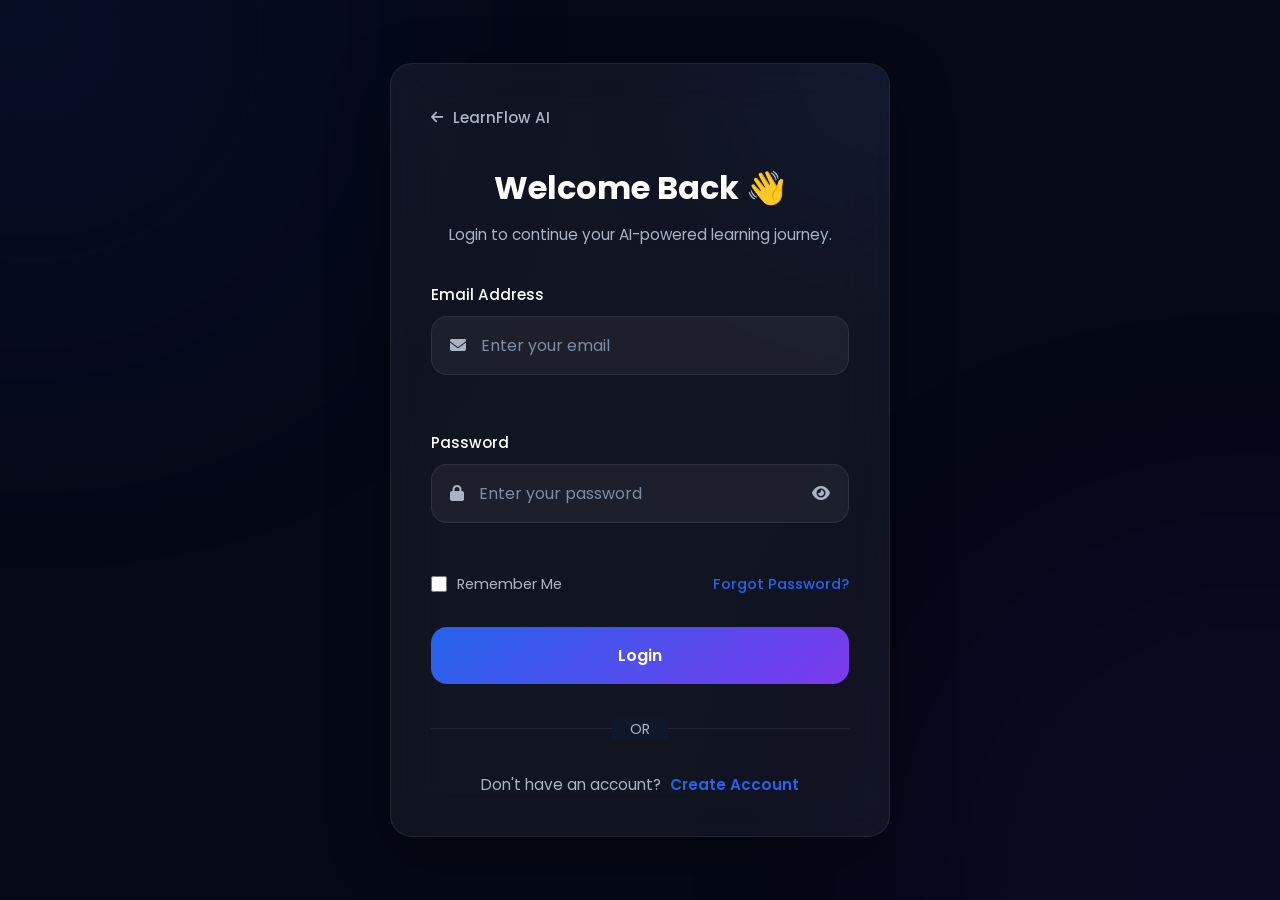
==== login.html @ 5b1c7336 "Add files via upload" ====
<!DOCTYPE html>
<html lang="en">

<head>

    <meta charset="UTF-8">

    <meta name="viewport" content="width=device-width, initial-scale=1.0">

    <title>Login | LearnFlow AI</title>

    <!-- Google Font -->

    <link rel="preconnect" href="https://fonts.googleapis.com">

    <link rel="preconnect" href="https://fonts.gstatic.com" crossorigin>

    <link href="https://fonts.googleapis.com/css2?family=Poppins:wght@300;400;500;600;700;800&display=swap"
        rel="stylesheet">

    <!-- Font Awesome -->

    <link rel="stylesheet" href="https://cdnjs.cloudflare.com/ajax/libs/font-awesome/6.7.2/css/all.min.css">

    <!-- CSS -->

    <link rel="stylesheet" href="login.css">

</head>

<body>

    <!-- ===========================
            LOGIN PAGE
    ============================ -->

    <main class="login-page">

        <!-- Login Card -->

        <section class="login-card">

            <!-- Back Button -->

            <div class="back-home">

                <a href="index.html">

                    <i class="fa-solid fa-arrow-left"></i>

                    LearnFlow AI

                </a>

            </div>

            <!-- Login Content -->

            <div class="login-content">
                <!-- ===========================
        LOGIN HEADER
=========================== -->

                <div class="login-header">

                    <h1>

                        Welcome Back 👋

                    </h1>

                    <p>

                        Login to continue your AI-powered learning journey.

                    </p>

                </div>

                <!-- ===========================
        LOGIN FORM
=========================== -->

                <form action="#" method="POST" class="login-form">

                    <!-- Email -->

                    <div class="input-group">

                        <label for="email">

                            Email Address

                        </label>

                        <div class="input-field">

                            <i class="fa-solid fa-envelope"></i>

                            <input type="email" id="email" name="email" placeholder="Enter your email" required>

                        </div>
                        <small class="error-message" id="emailError"></small>

                    </div>

                    <!-- Password -->

                    <div class="input-group">

                        <label for="password">

                            Password

                        </label>

                        <div class="input-field">

                            <i class="fa-solid fa-lock"></i>

                            <input type="password" id="password" name="password" placeholder="Enter your password"
                                required>

                            <button type="button" class="toggle-password" aria-label="Show Password">

                                <i class="fa-solid fa-eye"></i>

                            </button>

                        </div>
                        <small class="error-message" id="emailError"></small>

                    </div>

                    <!-- Remember & Forgot -->

                    <div class="form-options">

                        <label class="remember-me">

                            <input type="checkbox" name="remember">

                            <span>

                                Remember Me

                            </span>

                        </label>

                        <a href="#" class="forgot-password">

                            Forgot Password?

                        </a>

                    </div>

                    <!-- Login Button -->

                    <button type="submit" class="login-btn">

                        Login

                    </button>

                </form>

                <!-- Divider -->

                <div class="divider">

                    <span>

                        OR

                    </span>

                </div>

                <!-- Bottom Link -->

                <div class="signup-link">

                    <p>

                        Don't have an account?

                        <a href="signup.html">

                            Create Account

                        </a>

                    </p>

                </div>
            </div>

        </section>

    </main>

    <script src="login.js"></script>

</body>

</html>
---- login.css ----
/* ==========================================================
                    GOOGLE FONT
========================================================== */

@import url('https://fonts.googleapis.com/css2?family=Poppins:wght@300;400;500;600;700;800&display=swap');

/* ==========================================================
                    ROOT VARIABLES
========================================================== */

:root{

    --primary:#2563eb;
    --secondary:#7c3aed;

    --background:#050816;
    --surface:#0f172a;

    --text:#ffffff;
    --text-secondary:#aab4c5;

    --border:rgba(255,255,255,.08);

    --shadow:0 20px 60px rgba(0,0,0,.35);

    --radius:22px;

    --transition:.35s ease;

}

/* ==========================================================
                        RESET
========================================================== */

*{

    margin:0;
    padding:0;
    box-sizing:border-box;
    font-family:"Poppins",sans-serif;

}

html{

    scroll-behavior:smooth;

}

body{

    background:var(--background);
    color:var(--text);

    min-height:100vh;

    overflow-x:hidden;

    display:flex;
    justify-content:center;
    align-items:center;

    position:relative;

}

/* ==========================================================
                    BACKGROUND GLOW
========================================================== */

body::before{

    content:"";

    position:fixed;

    width:420px;
    height:420px;

    top:-180px;
    left:-180px;

    border-radius:50%;

    background:var(--primary);

    filter:blur(170px);

    opacity:.18;

    z-index:-2;

}

body::after{

    content:"";

    position:fixed;

    width:450px;
    height:450px;

    right:-200px;
    bottom:-200px;

    border-radius:50%;

    background:var(--secondary);

    filter:blur(180px);

    opacity:.16;

    z-index:-2;

}

a{

    text-decoration:none;

    color:inherit;

}

button{

    border:none;

    cursor:pointer;

}

input{

    outline:none;

    border:none;

    background:none;

    color:#fff;

}
/* ==========================================================
                    LOGIN PAGE
========================================================== */

.login-page{

    width:100%;
    min-height:100vh;

    display:flex;
    justify-content:center;
    align-items:center;

    padding:40px 20px;

}

/* ==========================================================
                    LOGIN CARD
========================================================== */

.login-card{

    width:100%;
    max-width:500px;

    padding:40px;

    border-radius:var(--radius);

    background:rgba(255,255,255,.05);

    backdrop-filter:blur(24px);

    border:1px solid var(--border);

    box-shadow:var(--shadow);

    position:relative;

    overflow:hidden;

}

/* ==========================================================
                CARD GLOW EFFECT
========================================================== */

.login-card::before{

    content:"";

    position:absolute;

    width:220px;
    height:220px;

    top:-110px;
    right:-110px;

    border-radius:50%;

    background:var(--primary);

    filter:blur(120px);

    opacity:.18;

    z-index:0;

}

.login-card>*{

    position:relative;

    z-index:1;

}

/* ==========================================================
                    BACK BUTTON
========================================================== */

.back-home{

    margin-bottom:35px;

}

.back-home a{

    display:inline-flex;

    align-items:center;

    gap:10px;

    font-size:.95rem;

    font-weight:500;

    color:var(--text-secondary);

    transition:var(--transition);

}

.back-home a:hover{

    color:#fff;

}

.back-home i{

    font-size:14px;

}

/* ==========================================================
                    LOGIN CONTENT
========================================================== */

.login-content{

    width:100%;

}
/* ==========================================================
                    LOGIN HEADER
========================================================== */

.login-header{

    text-align:center;

    margin-bottom:35px;

}

.login-header h1{

    font-size:2rem;

    font-weight:700;

    color:var(--text);

    margin-bottom:10px;

}

.login-header p{

    color:var(--text-secondary);

    font-size:.95rem;

    line-height:1.7;

}

/* ==========================================================
                    LOGIN FORM
========================================================== */

.login-form{

    display:flex;

    flex-direction:column;

    gap:22px;

}

/* ==========================================================
                    INPUT GROUP
========================================================== */

.input-group{

    display:flex;

    flex-direction:column;

    gap:10px;

}

.input-group label{

    font-size:.95rem;

    font-weight:500;

    color:var(--text);

}

/* ==========================================================
                    INPUT FIELD
========================================================== */

.input-field{

    display:flex;

    align-items:center;

    gap:15px;

    width:100%;

    padding:16px 18px;

    border-radius:16px;

    background:rgba(255,255,255,.05);

    border:1px solid rgba(255,255,255,.08);

    transition:var(--transition);

}

.input-field:hover{

    border-color:rgba(37,99,235,.35);

}

.input-field:focus-within{

    border-color:var(--primary);

    box-shadow:0 0 18px rgba(37,99,235,.20);

}

.input-field i{

    font-size:16px;

    color:var(--text-secondary);

}

.input-field input{

    flex:1;

    width:100%;

    font-size:1rem;

    color:#fff;

}

.input-field input::placeholder{

    color:#7f8ca3;

}

/* ==========================================================
                PASSWORD TOGGLE
========================================================== */

.toggle-password{

    background:none;

    border:none;

    color:var(--text-secondary);

    cursor:pointer;

    display:flex;

    align-items:center;

    justify-content:center;

    transition:var(--transition);

}

.toggle-password:hover{

    color:#fff;

}
/* ==========================================================
                    FORM OPTIONS
========================================================== */

.form-options{

    display:flex;

    justify-content:space-between;

    align-items:center;

    margin-top:-5px;

    margin-bottom:10px;

    font-size:.92rem;

}

.remember-me{

    display:flex;

    align-items:center;

    gap:10px;

    color:var(--text-secondary);

    cursor:pointer;

}

.remember-me input{

    width:16px;

    height:16px;

    accent-color:var(--primary);

    cursor:pointer;

}

.forgot-password{

    color:var(--primary);

    font-weight:500;

    transition:var(--transition);

}

.forgot-password:hover{

    color:#60a5fa;

}

/* ==========================================================
                    LOGIN BUTTON
========================================================== */

.login-btn{

    width:100%;

    padding:16px;

    border:none;

    border-radius:16px;

    background:linear-gradient(
        135deg,
        var(--primary),
        var(--secondary)
    );

    color:#fff;

    font-size:1rem;

    font-weight:600;

    cursor:pointer;

    transition:var(--transition);

}

.login-btn:hover{

    transform:translateY(-3px);

    box-shadow:0 15px 35px rgba(37,99,235,.30);

}

.login-btn:active{

    transform:scale(.98);

}

/* ==========================================================
                    DIVIDER
========================================================== */

.divider{

    position:relative;

    margin:32px 0;

    text-align:center;

}

.divider::before{

    content:"";

    position:absolute;

    top:50%;

    left:0;

    width:100%;

    height:1px;

    background:rgba(255,255,255,.08);

}

.divider span{

    position:relative;

    padding:0 18px;

    background:var(--surface);

    color:var(--text-secondary);

    font-size:.9rem;

}

/* ==========================================================
                    SIGNUP LINK
========================================================== */

.signup-link{

    text-align:center;

}

.signup-link p{

    color:var(--text-secondary);

    font-size:.95rem;

}

.signup-link a{

    color:var(--primary);

    font-weight:600;

    margin-left:5px;

    transition:var(--transition);

}

.signup-link a:hover{

    color:#60a5fa;

}
/* ==========================================================
                    RESPONSIVE DESIGN
========================================================== */

/* ---------- Tablet ---------- */

@media (max-width:768px){

    .login-page{

        padding:30px 20px;

    }

    .login-card{

        max-width:100%;
        padding:35px 28px;

    }

    .login-header h1{

        font-size:1.8rem;

    }

}

/* ---------- Mobile ---------- */

@media (max-width:576px){

    .login-page{

        padding:20px 15px;

    }

    .login-card{

        padding:30px 22px;

        border-radius:18px;

    }

    .back-home{

        margin-bottom:28px;

    }

    .back-home a{

        font-size:.9rem;

    }

    .login-header{

        margin-bottom:30px;

    }

    .login-header h1{

        font-size:1.6rem;

    }

    .login-header p{

        font-size:.9rem;

    }

    .login-form{

        gap:18px;

    }

    .input-group{

        gap:8px;

    }

    .input-field{

        padding:14px 16px;

    }

    .form-options{

        flex-direction:column;

        align-items:flex-start;

        gap:12px;

    }

    .login-btn{

        padding:15px;

    }

}

/* ---------- Small Mobile ---------- */

@media (max-width:400px){

    .login-card{

        padding:25px 18px;

    }

    .login-header h1{

        font-size:1.45rem;

    }

    .input-field{

        padding:13px 14px;

    }

}

/* ==========================================================
                    SCROLLBAR
========================================================== */

::-webkit-scrollbar{

    width:10px;

}

::-webkit-scrollbar-track{

    background:var(--background);

}

::-webkit-scrollbar-thumb{

    background:linear-gradient(
        var(--primary),
        var(--secondary)
    );

    border-radius:20px;

}

/* ==========================================================
                    TEXT SELECTION
========================================================== */

::selection{

    background:var(--primary);

    color:#fff;

}

/* ==========================================================
                    GLOBAL TRANSITIONS
========================================================== */

a,
button,
input,
i{

    transition:var(--transition);

}
.error-message{

    display:block;

    min-height:18px;

    margin-top:6px;

    color:#ef4444;

    font-size:.85rem;

}
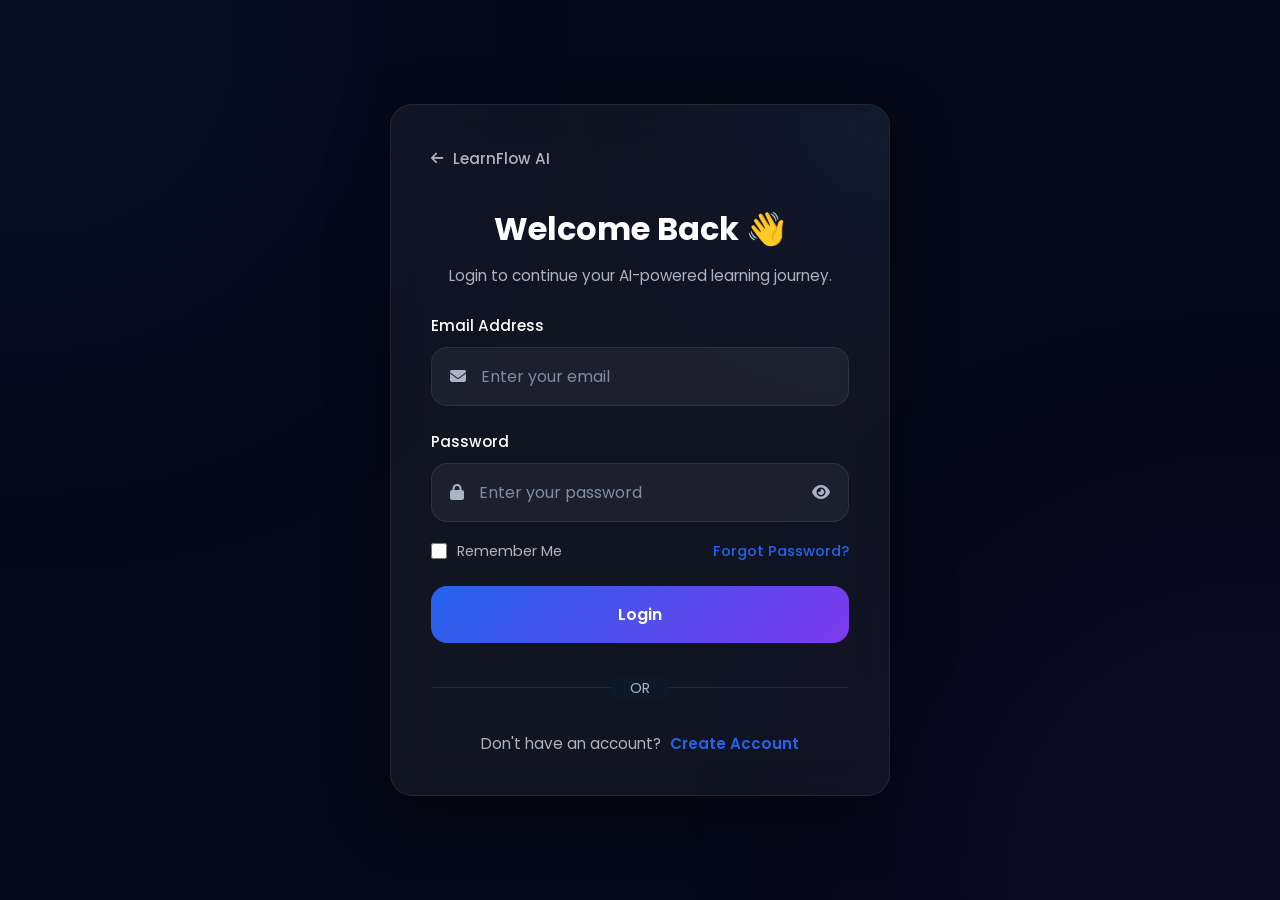
==== commit caf723c7: "Update login.html" ====
--- a/login.html
+++ b/login.html
@@ -97,13 +97,14 @@
 
                             <i class="fa-solid fa-envelope"></i>
 
-                            <input type="email" id="email" name="email" placeholder="Enter your email" required>
+                            <input type="email" id="email" name="email" placeholder="Enter your email"
+                                autocomplete="email">
 
                         </div>
-                        <small class="error-message" id="emailError"></small>
+
+                        <small class="error-message"></small>
 
                     </div>
-
                     <!-- Password -->
 
                     <div class="input-group">
@@ -119,7 +120,7 @@
                             <i class="fa-solid fa-lock"></i>
 
                             <input type="password" id="password" name="password" placeholder="Enter your password"
-                                required>
+                                autocomplete="current-password">
 
                             <button type="button" class="toggle-password" aria-label="Show Password">
 
@@ -128,7 +129,8 @@
                             </button>
 
                         </div>
-                        <small class="error-message" id="emailError"></small>
+
+                        <small class="error-message"></small>
 
                     </div>
 
@@ -205,4 +207,4 @@
 
 </body>
 
-</html>+</html>
--- a/login.css
+++ b/login.css
@@ -281,7 +281,7 @@
 
     text-align:center;
 
-    margin-bottom:35px;
+    margin-bottom:25px;
 
 }
 
@@ -317,7 +317,7 @@
 
     flex-direction:column;
 
-    gap:22px;
+    gap:14px;
 
 }
 
@@ -821,12 +821,51 @@
 
     display:block;
 
-    min-height:18px;
+    height:0;
+
+    margin-top:0;
+
+    overflow:hidden;
+
+    color:#ef4444;
+
+    font-size:.85rem;
+
+}
+
+
+.error-message:not(:empty){
+
+    height:auto;
 
     margin-top:6px;
 
+}
+/* ==========================================================
+                    ERROR MESSAGE
+========================================================== */
+
+.error-message{
+
+    display:block;
+
+    height:0;
+
+    margin-top:0;
+
+    overflow:hidden;
+
     color:#ef4444;
 
     font-size:.85rem;
 
-}+}
+
+
+.error-message:not(:empty){
+
+    height:auto;
+
+    margin-top:6px;
+
+}
